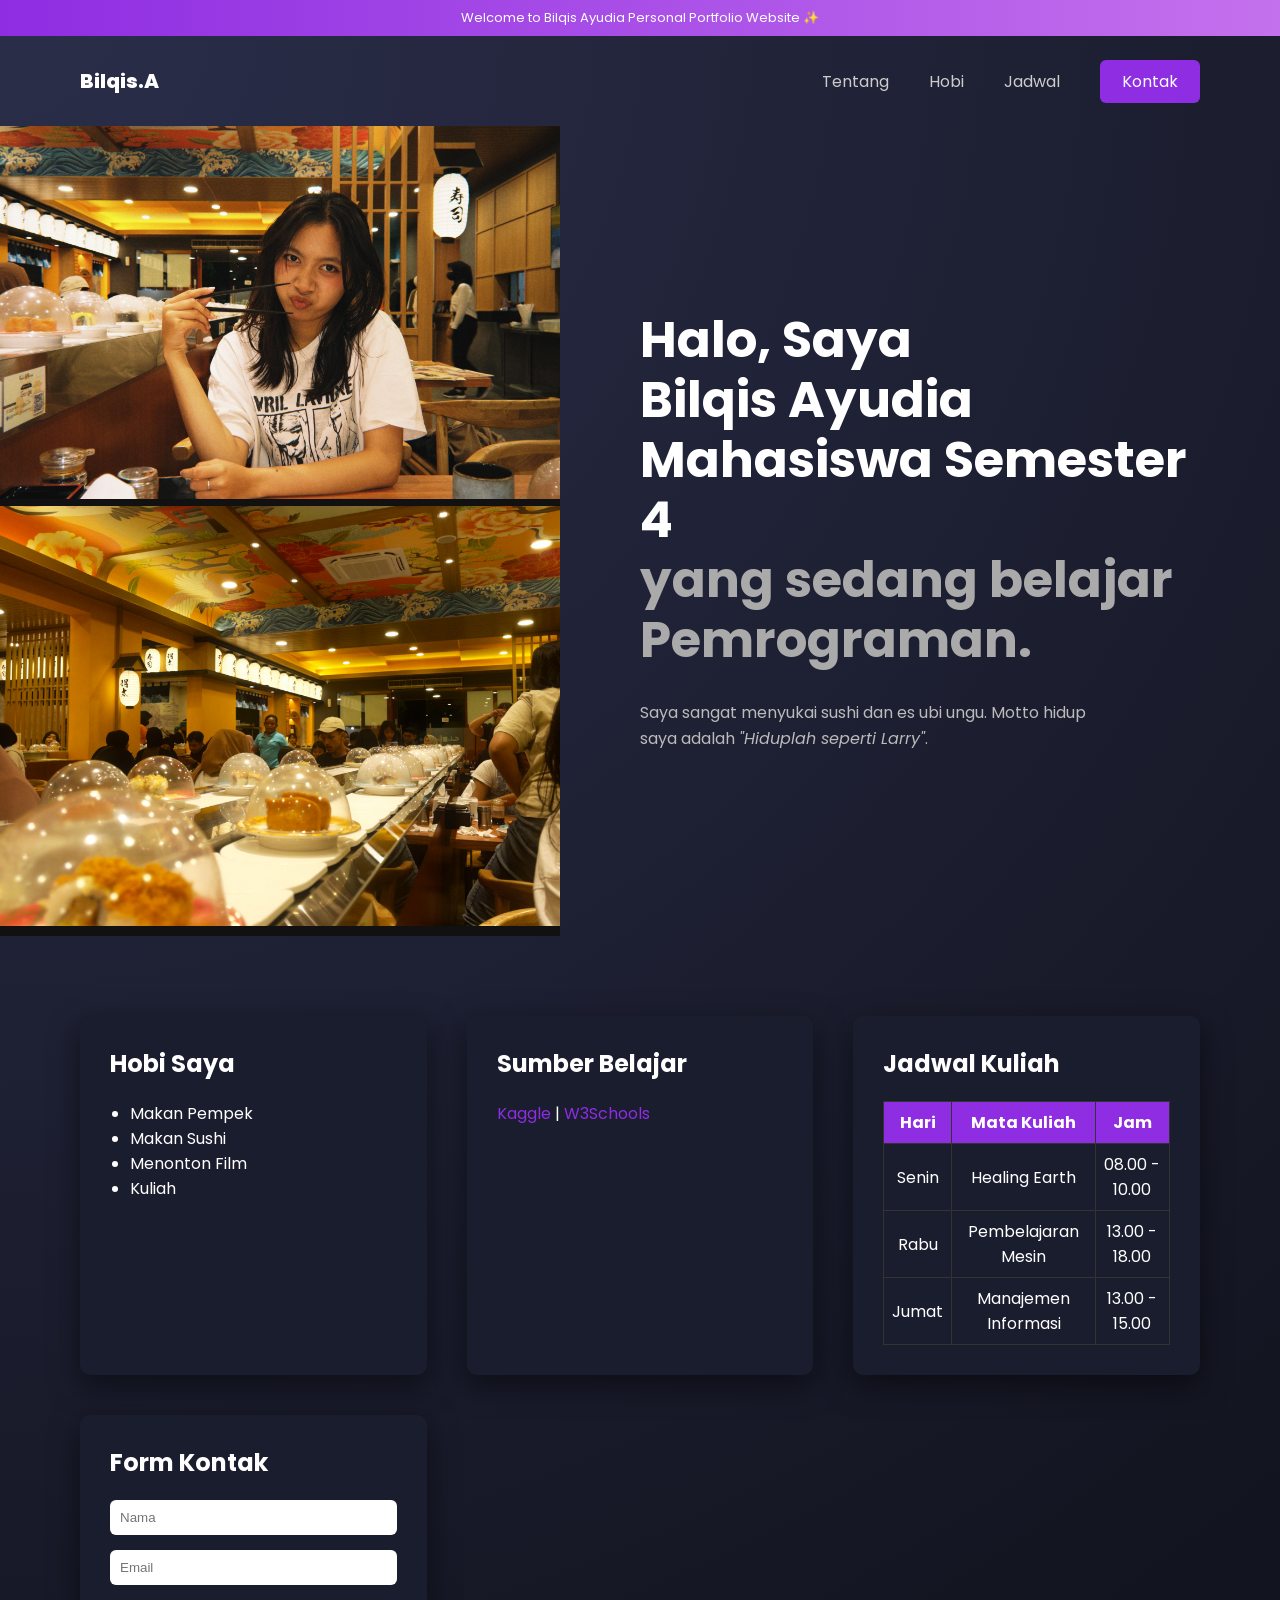
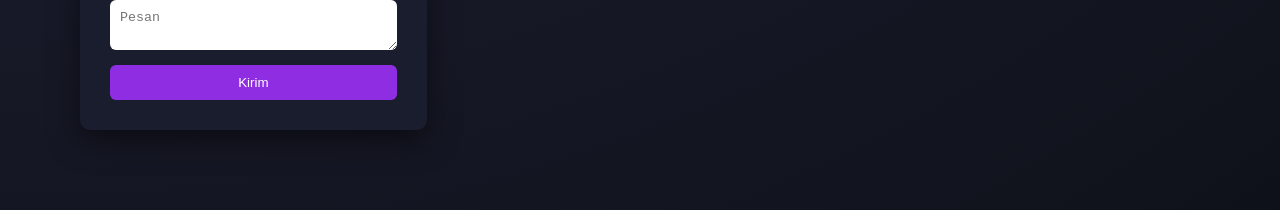
==== index.html @ cea68da5 "commit pertama" ====
<!DOCTYPE html>
<html lang="id">
<head>
    <meta charset="UTF-8">
    <title>Bilqis Ayudia - Portfolio</title>
    <meta name="viewport" content="width=device-width, initial-scale=1.0">
    
    <link href="https://fonts.googleapis.com/css2?family=Poppins:wght@300;400;600;800&display=swap" rel="stylesheet">
    <link rel="stylesheet" href="style.css">
</head>
<body>

    <!-- TOP BAR -->
    <div class="top-bar">
        Welcome to Bilqis Ayudia Personal Portfolio Website ✨
    </div>

    <!-- NAVBAR -->
    <nav class="navbar">
        <div class="logo">Bilqis.A</div>
        <ul class="nav-links">
            <li><a href="#about">Tentang</a></li>
            <li><a href="#hobi">Hobi</a></li>
            <li><a href="#jadwal">Jadwal</a></li>
            <li><a href="#kontak" class="contact-btn">Kontak</a></li>
        </ul>
    </nav>

   <section class="hero">

    <!-- FOTO KIRI (CENTER + SUSHI DI BAWAH) -->
    <div class="hero-left">
        <div class="photo-wrapper">
            <img src="aku2.jpeg" alt="Foto Bilqis" class="main-photo">
            <img src="sushi1.jpeg" alt="I LOVE Sushi" class="second-photo">
        </div>
    </div>

  
        <!-- KONTEN KANAN -->
        <div class="hero-right">
            <h1>
                Halo, Saya <br>
                <strong>Bilqis Ayudia</strong> <br>
                Mahasiswa Semester 4 <br>
                <span>yang sedang belajar Pemrograman.</span>
            </h1>

            <p>
                Saya sangat menyukai sushi dan es ubi ungu. 
                Motto hidup saya adalah <i>"Hiduplah seperti Larry"</i>.
            </p>
        </div>

    </section>

    <!-- SECTION DETAIL -->
    <section class="content-section">

        <!-- HOBI -->
        <div class="card" id="hobi">
            <h2>Hobi Saya</h2>
            <ul>
                <li>Makan Pempek</li>
                <li>Makan Sushi</li>
                <li>Menonton Film</li>
                <li>Kuliah</li>
            </ul>
        </div>

        <!-- LINK -->
        <div class="card">
            <h2>Sumber Belajar</h2>
            <p>
                <a href="https://www.kaggle.com" target="_blank">Kaggle</a> |
                <a href="https://www.w3schools.com" target="_blank">W3Schools</a>
            </p>
        </div>

        <!-- JADWAL -->
        <div class="card" id="jadwal">
            <h2>Jadwal Kuliah</h2>
            <table>
                <tr>
                    <th>Hari</th>
                    <th>Mata Kuliah</th>
                    <th>Jam</th>
                </tr>
                <tr>
                    <td>Senin</td>
                    <td>Healing Earth</td>
                    <td>08.00 - 10.00</td>
                </tr>
                <tr>
                    <td>Rabu</td>
                    <td>Pembelajaran Mesin</td>
                    <td>13.00 - 18.00</td>
                </tr>
                <tr>
                    <td>Jumat</td>
                    <td>Manajemen Informasi</td>
                    <td>13.00 - 15.00</td>
                </tr>
            </table>
        </div>

        <!-- FORM -->
        <div class="card" id="kontak">
            <h2>Form Kontak</h2>
            <form>
                <input type="text" placeholder="Nama">
                <input type="email" placeholder="Email">
                <textarea placeholder="Pesan"></textarea>
                <button type="submit">Kirim</button>
            </form>
        </div>

    </section>

</body>
</html>
---- style.css ----
/* ================= RESET ================= */
* {
    margin: 0;
    padding: 0;
    box-sizing: border-box;
}

body {
    font-family: 'Poppins', sans-serif;
    background: radial-gradient(circle at top left, #2b2e4a, #0f111a);
    color: white;
}

/* ================= TOP BAR ================= */
.top-bar {
    background: linear-gradient(90deg, #8e2de2, #c471ed);
    text-align: center;
    font-size: 13px;
    padding: 8px;
}

/* ================= NAVBAR ================= */
.navbar {
    display: flex;
    justify-content: space-between;
    align-items: center;
    padding: 30px 80px;
}

.logo {
    font-weight: 800;
    font-size: 20px;
}

.nav-links {
    display: flex;
    list-style: none;
    gap: 40px;
}

.nav-links a {
    text-decoration: none;
    color: #ccc;
    transition: 0.3s;
}

.nav-links a:hover {
    color: white;
}

.contact-btn {
    background: #8e2de2;
    padding: 10px 22px;
    border-radius: 6px;
    color: white !important;
    transition: 0.3s;
}

.contact-btn:hover {
    background: #a94df0;
    transform: translateY(-3px);
}

/* ================= HERO ================= */
.hero {
    display: flex;
    min-height: 90vh;
}

.hero-left {
    flex: 1;
    background: #111;
}

.hero-left img {
    width: 100%;
    height: 100%;
    object-fit: cover;
}

.hero-right {
    flex: 1;
    padding: 120px 80px;
    display: flex;
    flex-direction: column;
    justify-content: center;
}

.hero-right h1 {
    font-size: 50px;
    line-height: 1.2;
}

.hero-right span {
    color: #aaa;
}

.hero-right p {
    margin-top: 30px;
    max-width: 450px;
    color: #bbb;
    line-height: 1.6;
}

/* ================= CONTENT SECTION ================= */
.content-section {
    padding: 80px;
    display: grid;
    grid-template-columns: repeat(auto-fit, minmax(300px, 1fr));
    gap: 40px;
}

.card {
    background: #1a1d2e;
    padding: 30px;
    border-radius: 10px;
    box-shadow: 0 10px 30px rgba(0,0,0,0.5);
    transition: 0.3s;
}

.card:hover {
    transform: translateY(-5px);
}

.card h2 {
    margin-bottom: 20px;
}

.card ul {
    list-style: disc;
    padding-left: 20px;
}

.card a {
    color: #8e2de2;
    text-decoration: none;
}

.card table {
    width: 100%;
    border-collapse: collapse;
}

.card th, .card td {
    border: 1px solid #333;
    padding: 8px;
    text-align: center;
}

.card th {
    background: #8e2de2;
}

/* ================= FORM ================= */
form {
    display: flex;
    flex-direction: column;
    gap: 15px;
}

input, textarea {
    padding: 10px;
    border-radius: 6px;
    border: none;
    outline: none;
}

button {
    padding: 10px;
    background: #8e2de2;
    color: white;
    border: none;
    border-radius: 6px;
    cursor: pointer;
    transition: 0.3s;
}

button:hover {
    background: #a94df0;
}

/* ================= RESPONSIVE ================= */
@media (max-width: 1000px) {
    .hero {
        flex-direction: column;
    }

    .hero-right {
        padding: 60px 40px;
    }

    .navbar {
        padding: 20px 40px;
    }
}
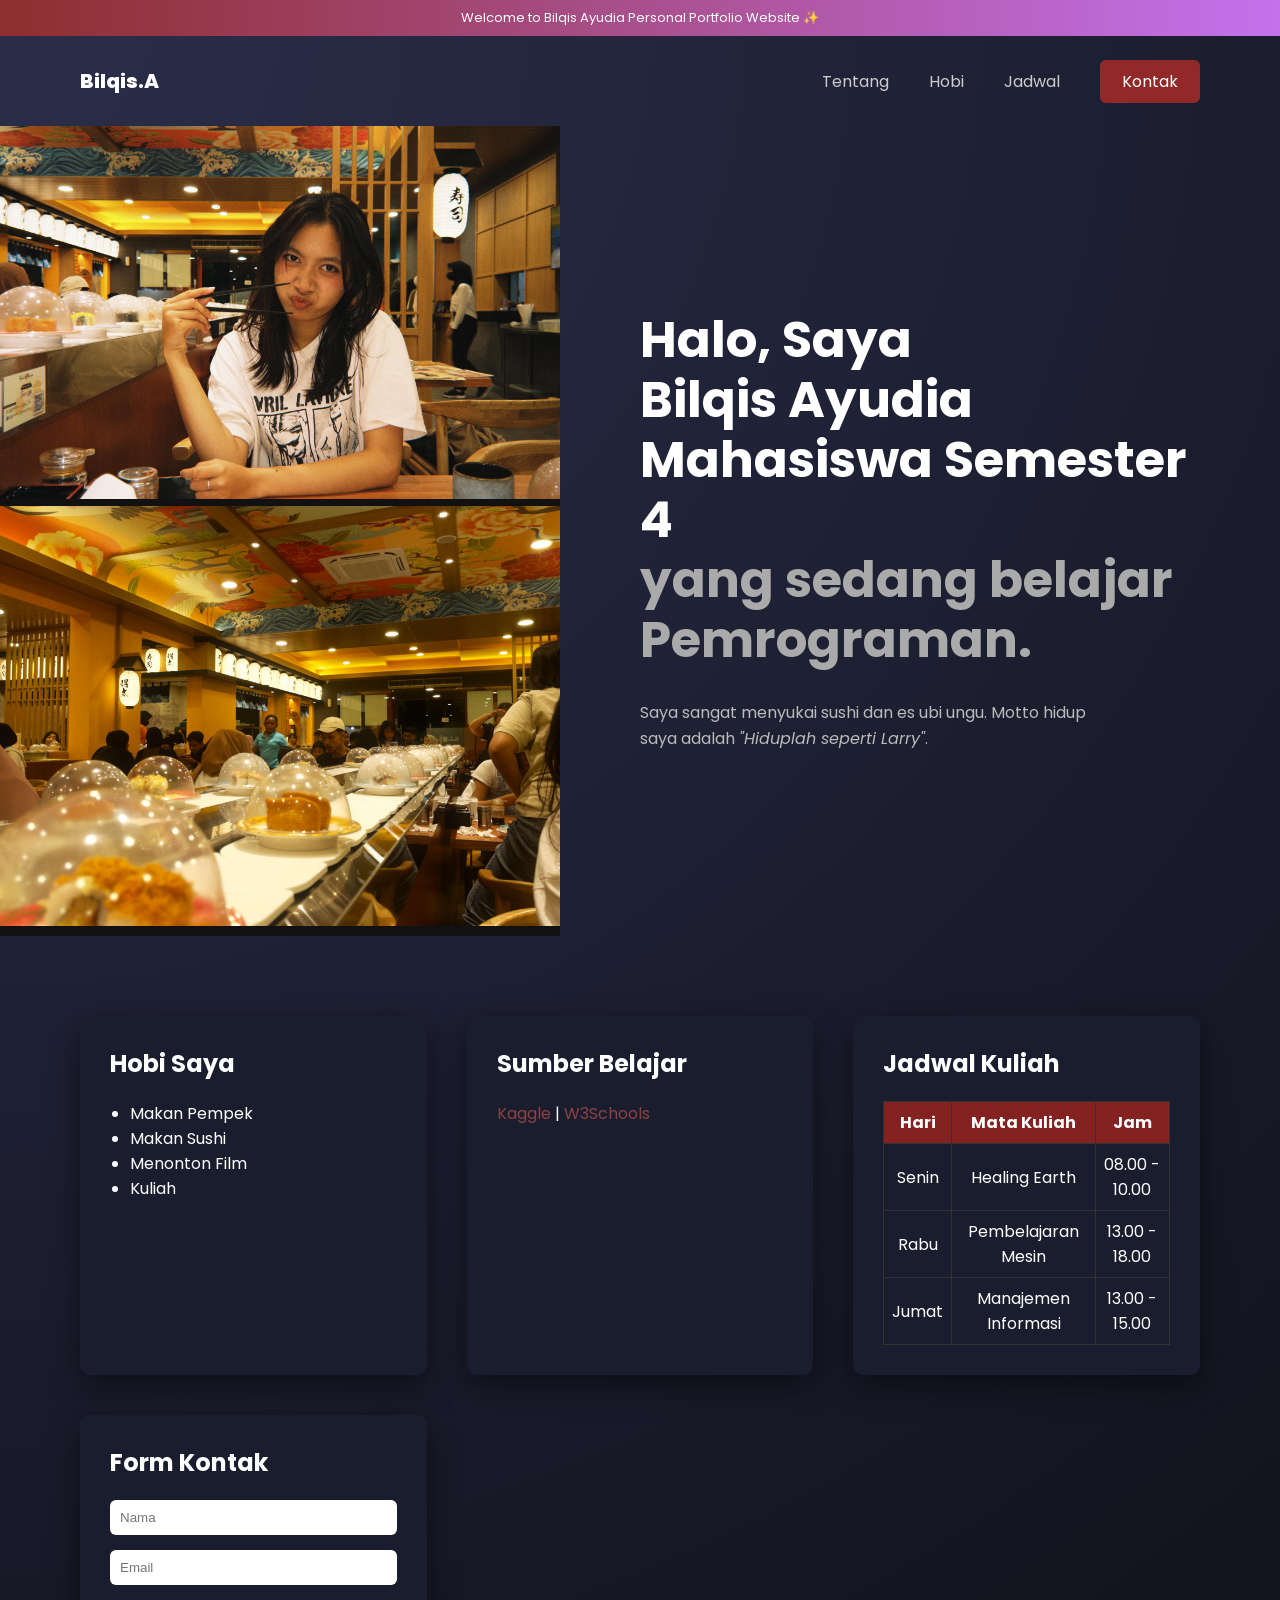
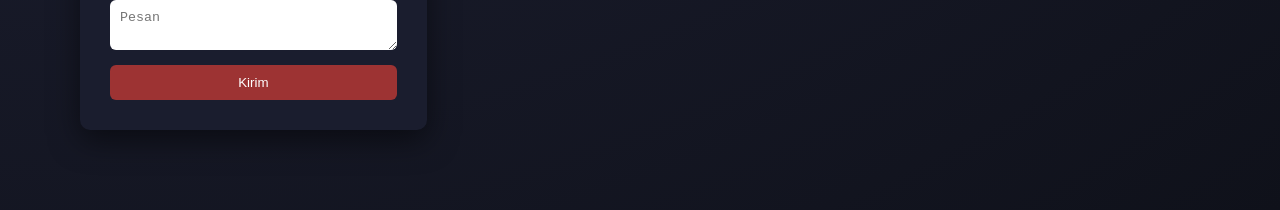
==== commit 9e88adbb: "ubah warna web" ====
--- a/index.html
+++ b/index.html
@@ -10,12 +10,12 @@
 </head>
 <body>
 
-    <!-- TOP BAR -->
+    
     <div class="top-bar">
         Welcome to Bilqis Ayudia Personal Portfolio Website ✨
     </div>
 
-    <!-- NAVBAR -->
+    
     <nav class="navbar">
         <div class="logo">Bilqis.A</div>
         <ul class="nav-links">
@@ -28,16 +28,16 @@
 
    <section class="hero">
 
-    <!-- FOTO KIRI (CENTER + SUSHI DI BAWAH) -->
+    
     <div class="hero-left">
         <div class="photo-wrapper">
-            <img src="aku2.jpeg" alt="Foto Bilqis" class="main-photo">
+            <img src="aku2.jpeg" alt="Foto Bilqiss" class="main-photo">
             <img src="sushi1.jpeg" alt="I LOVE Sushi" class="second-photo">
         </div>
     </div>
 
   
-        <!-- KONTEN KANAN -->
+       
         <div class="hero-right">
             <h1>
                 Halo, Saya <br>
@@ -54,10 +54,10 @@
 
     </section>
 
-    <!-- SECTION DETAIL -->
+    
     <section class="content-section">
 
-        <!-- HOBI -->
+      
         <div class="card" id="hobi">
             <h2>Hobi Saya</h2>
             <ul>
@@ -68,7 +68,7 @@
             </ul>
         </div>
 
-        <!-- LINK -->
+        
         <div class="card">
             <h2>Sumber Belajar</h2>
             <p>
@@ -77,7 +77,7 @@
             </p>
         </div>
 
-        <!-- JADWAL -->
+
         <div class="card" id="jadwal">
             <h2>Jadwal Kuliah</h2>
             <table>
@@ -104,7 +104,7 @@
             </table>
         </div>
 
-        <!-- FORM -->
+        
         <div class="card" id="kontak">
             <h2>Form Kontak</h2>
             <form>
--- a/style.css
+++ b/style.css
@@ -1,4 +1,4 @@
-/* ================= RESET ================= */
+
 * {
     margin: 0;
     padding: 0;
@@ -11,15 +11,15 @@
     color: white;
 }
 
-/* ================= TOP BAR ================= */
+
 .top-bar {
-    background: linear-gradient(90deg, #8e2de2, #c471ed);
+    background: linear-gradient(90deg, #8f2e2e, #c471ed);
     text-align: center;
     font-size: 13px;
     padding: 8px;
 }
 
-/* ================= NAVBAR ================= */
+
 .navbar {
     display: flex;
     justify-content: space-between;
@@ -49,7 +49,7 @@
 }
 
 .contact-btn {
-    background: #8e2de2;
+    background: #922828;
     padding: 10px 22px;
     border-radius: 6px;
     color: white !important;
@@ -57,11 +57,11 @@
 }
 
 .contact-btn:hover {
-    background: #a94df0;
+    background: #912d2d;
     transform: translateY(-3px);
 }
 
-/* ================= HERO ================= */
+
 .hero {
     display: flex;
     min-height: 90vh;
@@ -102,7 +102,7 @@
     line-height: 1.6;
 }
 
-/* ================= CONTENT SECTION ================= */
+
 .content-section {
     padding: 80px;
     display: grid;
@@ -132,7 +132,7 @@
 }
 
 .card a {
-    color: #8e2de2;
+    color: #8d4242;
     text-decoration: none;
 }
 
@@ -148,10 +148,10 @@
 }
 
 .card th {
-    background: #8e2de2;
+    background: #842222;
 }
 
-/* ================= FORM ================= */
+
 form {
     display: flex;
     flex-direction: column;
@@ -167,7 +167,7 @@
 
 button {
     padding: 10px;
-    background: #8e2de2;
+    background: #9d3333;
     color: white;
     border: none;
     border-radius: 6px;
@@ -176,10 +176,10 @@
 }
 
 button:hover {
-    background: #a94df0;
+    background: #a53636;
 }
 
-/* ================= RESPONSIVE ================= */
+
 @media (max-width: 1000px) {
     .hero {
         flex-direction: column;
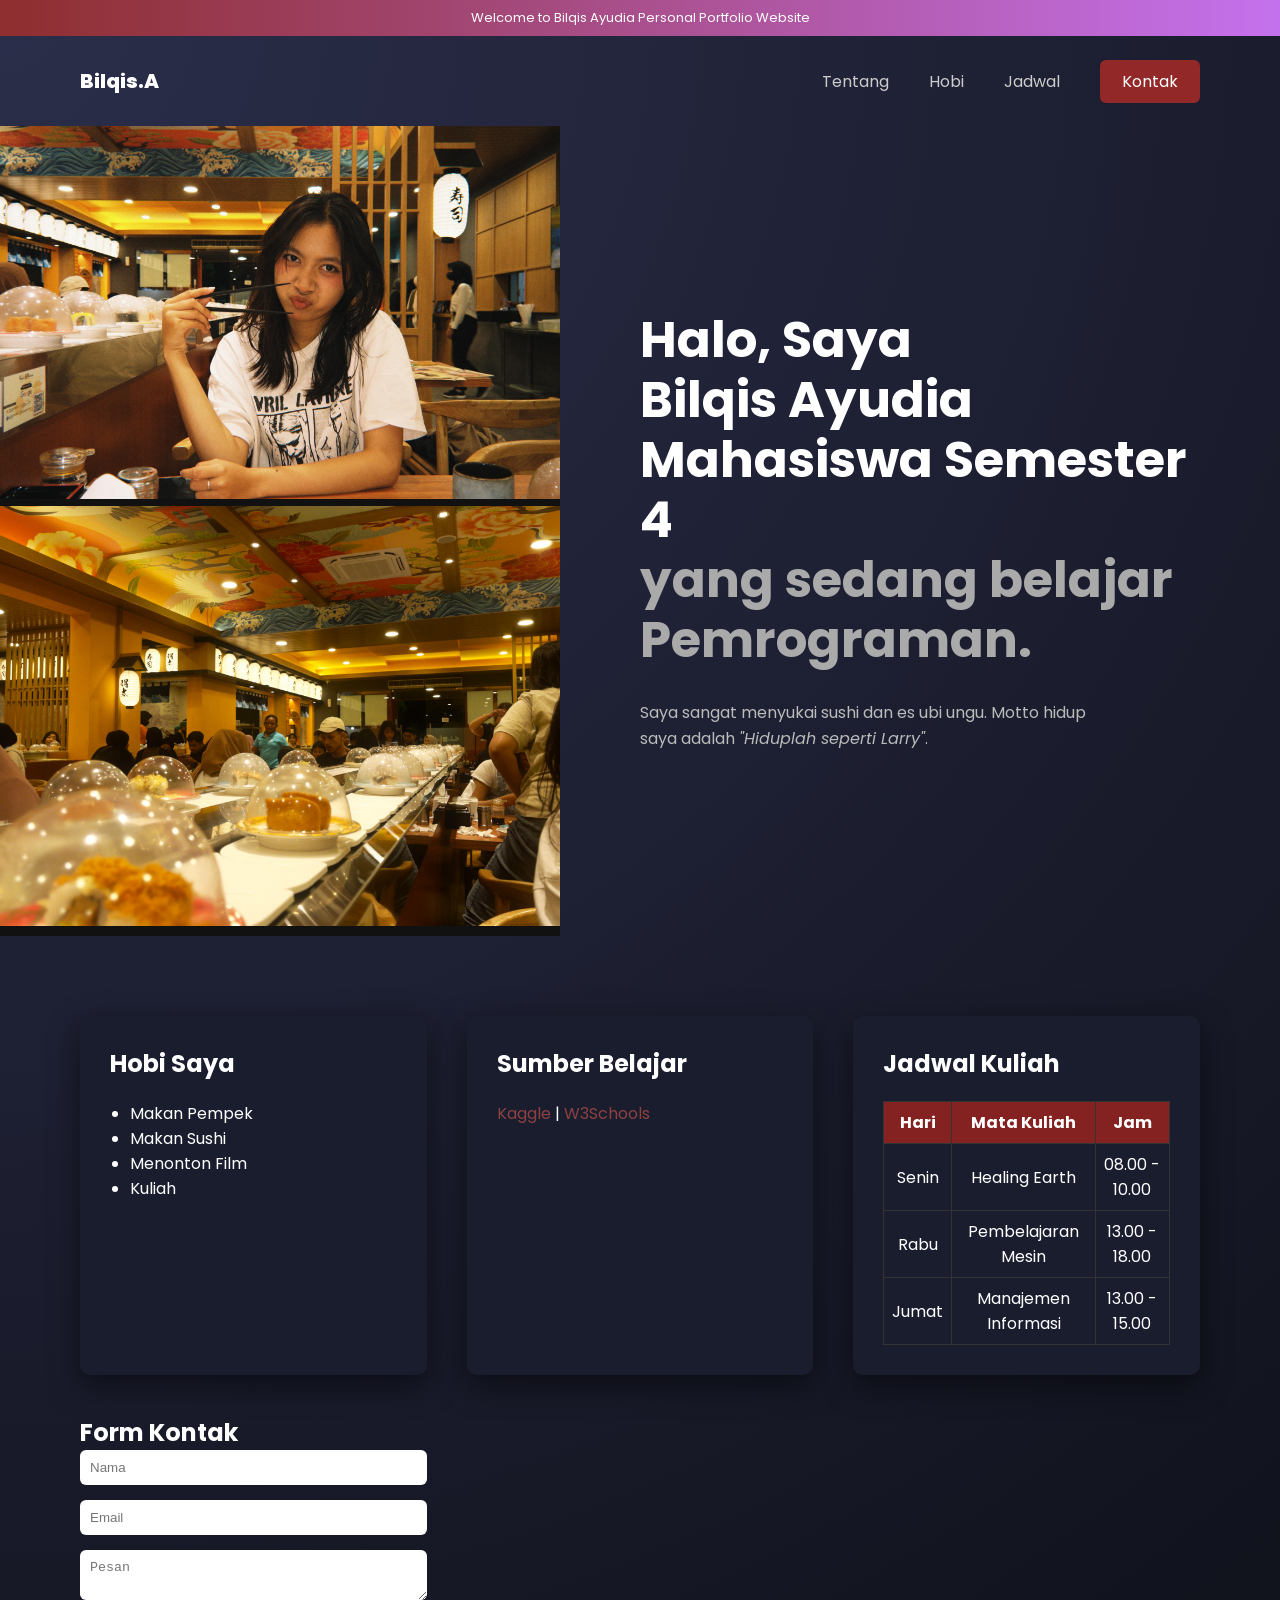
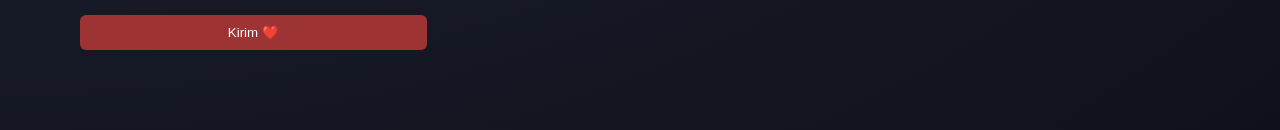
==== commit 22c69d89: "ganti bagian kontak" ====
--- a/index.html
+++ b/index.html
@@ -12,7 +12,7 @@
 
     
     <div class="top-bar">
-        Welcome to Bilqis Ayudia Personal Portfolio Website ✨
+        Welcome to Bilqis Ayudia Personal Portfolio Website 
     </div>
 
     
@@ -105,15 +105,17 @@
         </div>
 
         
-        <div class="card" id="kontak">
-            <h2>Form Kontak</h2>
-            <form>
-                <input type="text" placeholder="Nama">
-                <input type="email" placeholder="Email">
-                <textarea placeholder="Pesan"></textarea>
-                <button type="submit">Kirim</button>
-            </form>
-        </div>
+        <div class="love-container" id="kontak">
+    <h2>Form Kontak</h2>
+    <div class="love-shape">
+        <form>
+            <input type="text" placeholder="Nama">
+            <input type="email" placeholder="Email">
+            <textarea placeholder="Pesan"></textarea>
+            <button type="submit">Kirim ❤️</button>
+        </form>
+    </div>
+</div>
 
     </section>
 
--- a/style.css
+++ b/style.css
@@ -192,4 +192,69 @@
     .navbar {
         padding: 20px 40px;
     }
+
+    .love-container {
+    text-align: center;
+    padding: 60px 20px;
+}
+
+.love-shape {
+    position: relative;
+    width: 350px;
+    height: 320px;
+    margin: 0 auto;
+    background: #b33939;
+    transform: rotate(-45deg);
+    border-radius: 20px;
+}
+
+.love-shape::before,
+.love-shape::after {
+    content: "";
+    position: absolute;
+    width: 350px;
+    height: 320px;
+    background: #b33939;
+    border-radius: 50%;
+}
+
+.love-shape::before {
+    top: -175px;
+    left: 0;
+}
+
+.love-shape::after {
+    left: 175px;
+    top: 0;
+}
+
+.love-shape form {
+    position: absolute;
+    top: 50%;
+    left: 50%;
+    transform: translate(-50%, -50%) rotate(45deg);
+    width: 70%;
+    display: flex;
+    flex-direction: column;
+    gap: 10px;
+}
+
+.love-shape input,
+.love-shape textarea {
+    padding: 8px;
+    border-radius: 6px;
+    border: none;
+    outline: none;
+}
+
+.love-shape button {
+    background: #fff;
+    color: #b33939;
+    font-weight: bold;
+    border-radius: 6px;
+}
+
+.love-shape button:hover {
+    background: #ffe6e6;
+}
 }
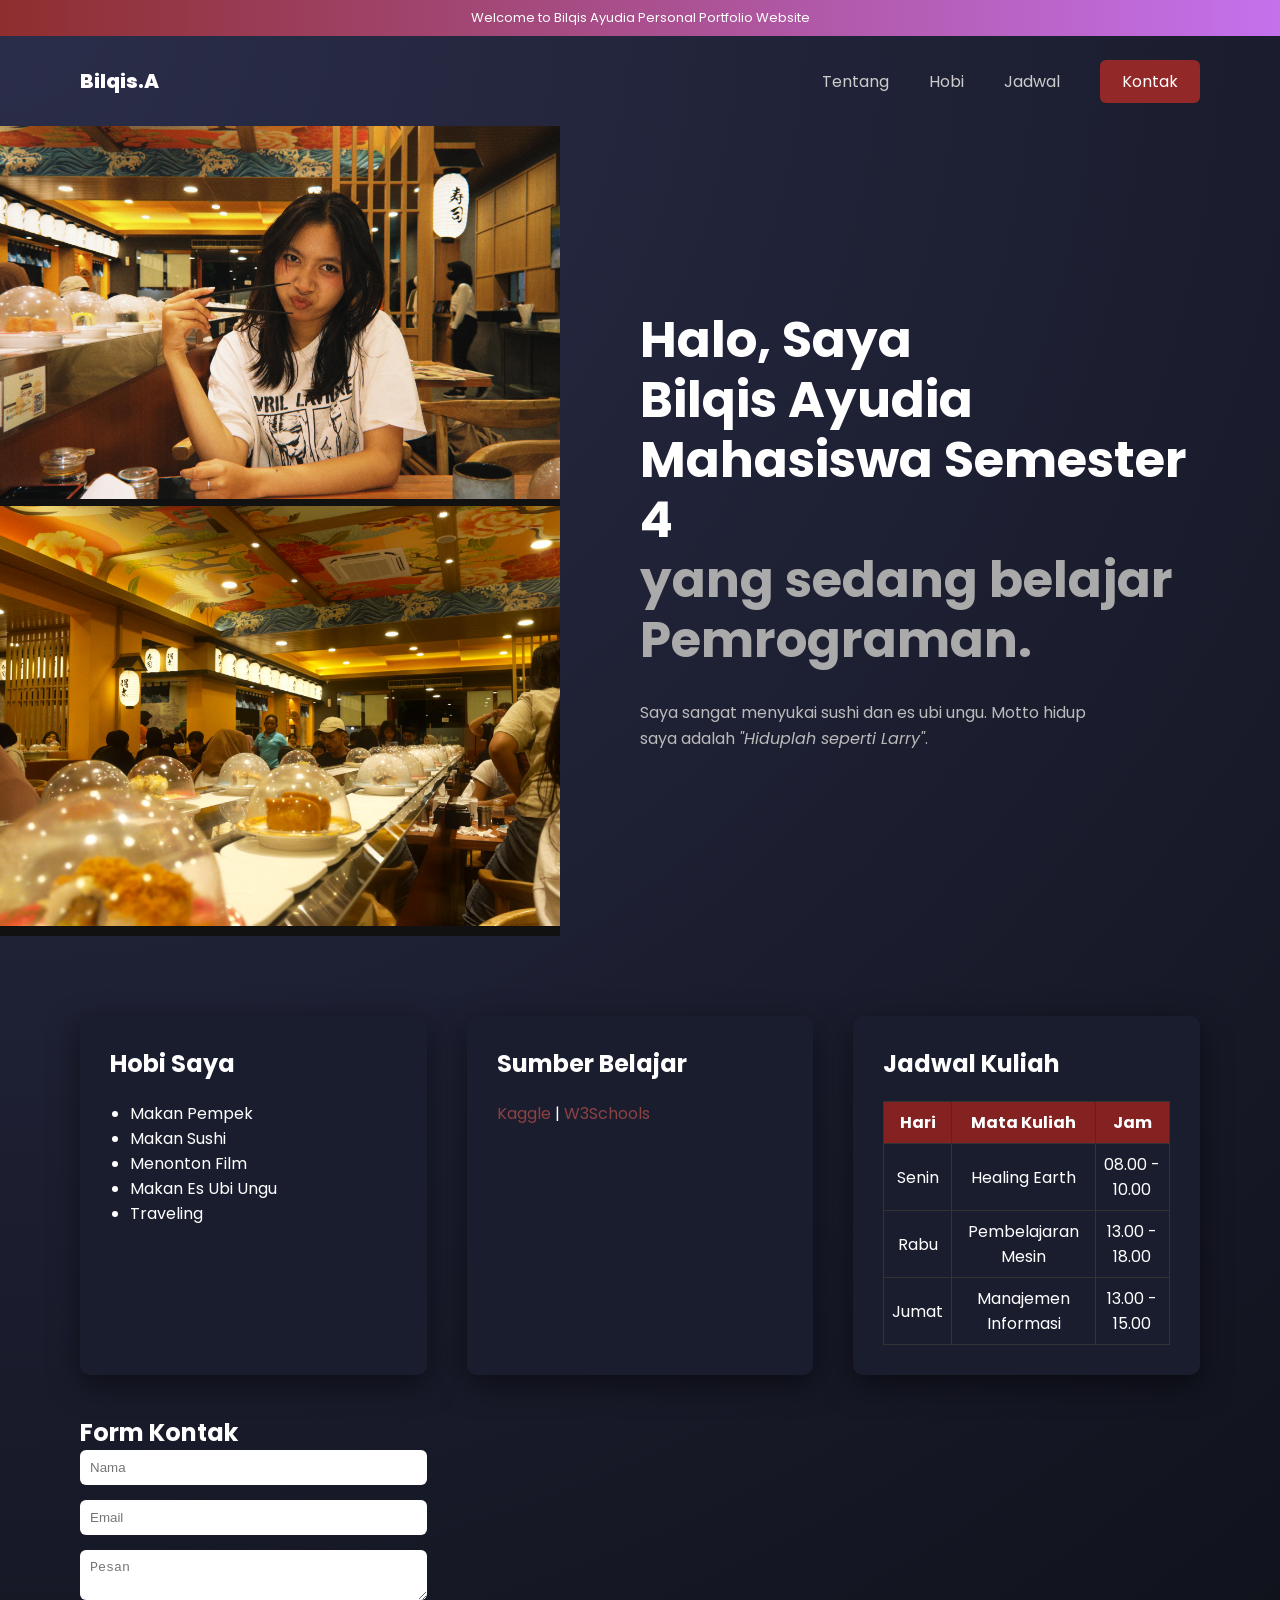
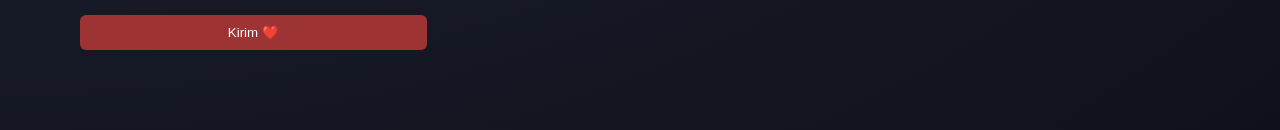
==== commit e753223f: "ubah dikit bagian hobi" ====
--- a/index.html
+++ b/index.html
@@ -64,7 +64,8 @@
                 <li>Makan Pempek</li>
                 <li>Makan Sushi</li>
                 <li>Menonton Film</li>
-                <li>Kuliah</li>
+                <li>Makan Es Ubi Ungu</li>
+                <li>Traveling</li>
             </ul>
         </div>
 
